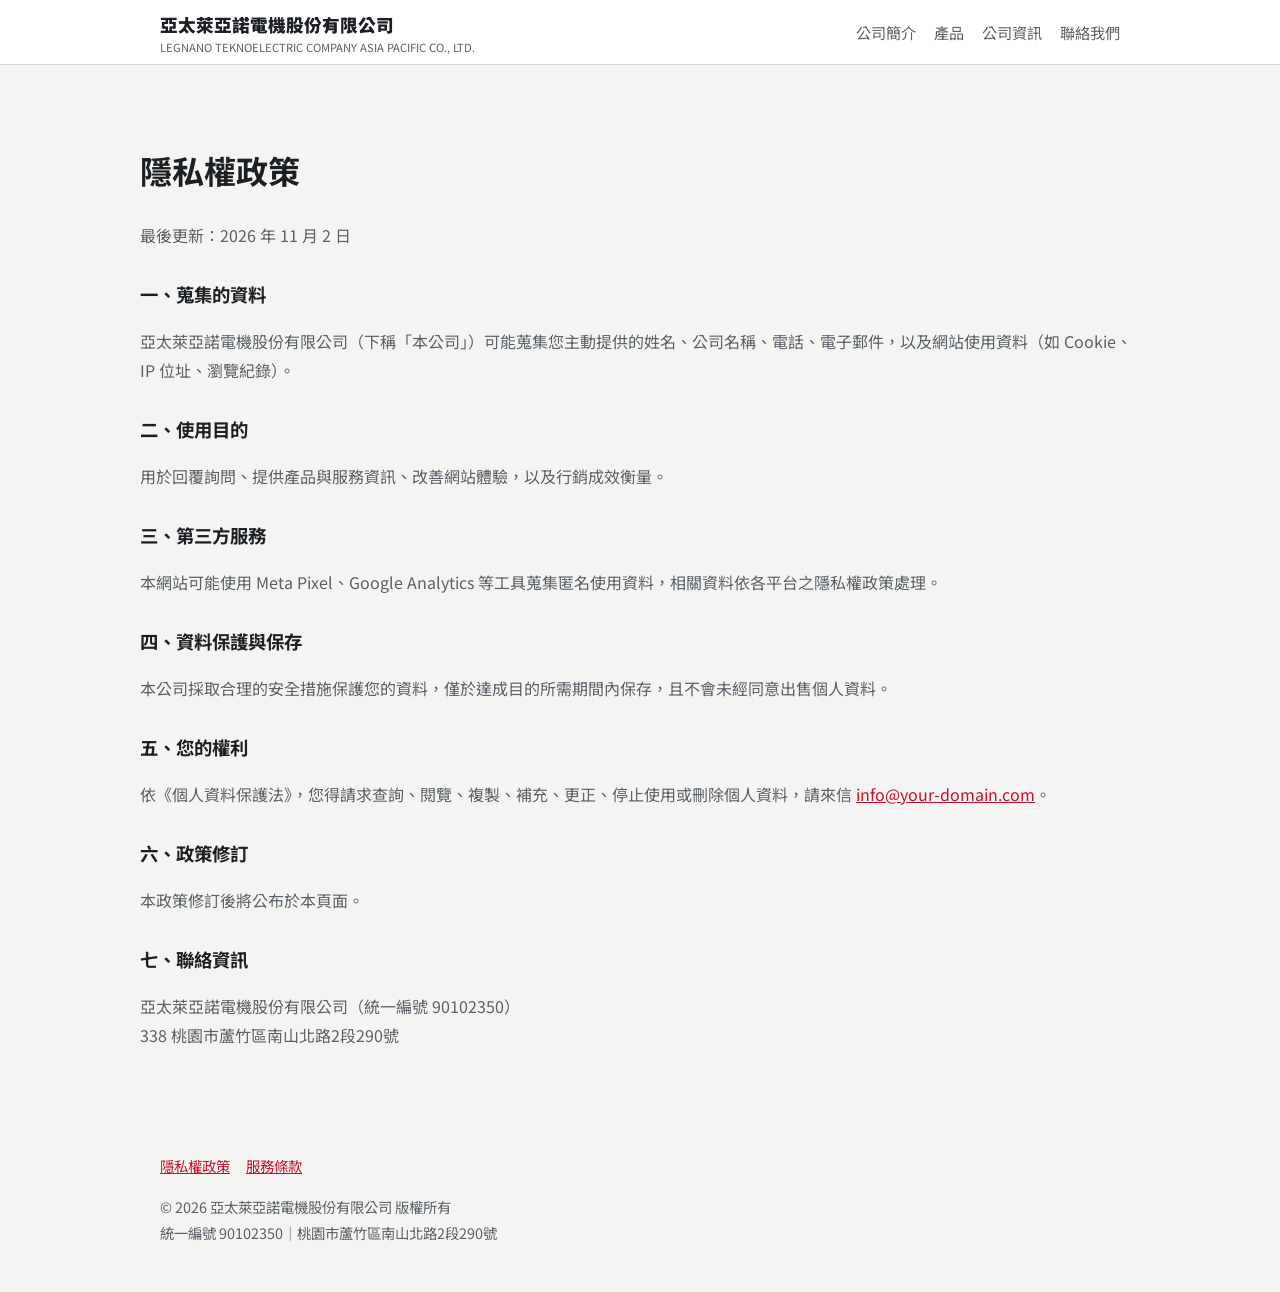
==== privacy.html @ 1a67e7fb "Add files via upload" ====
<!doctype html><html lang="zh-Hant"><head><meta charset="utf-8"><meta name="viewport" content="width=device-width,initial-scale=1">
<meta name="facebook-domain-verification" content="在此貼上Meta網域驗證碼">
<link rel="stylesheet" href="https://fonts.googleapis.com/css2?family=Noto+Sans+TC:wght@400;700;900&display=swap">
<link rel="stylesheet" href="style.css"><title>隱私權政策｜亞太萊亞諾電機股份有限公司</title></head><body>
<header><div class="wrap"><a class="logo" href="/">亞太萊亞諾電機股份有限公司<small>LEGNANO TEKNOELECTRIC COMPANY ASIA PACIFIC CO., LTD.</small></a><nav><a href="/#about">公司簡介</a><a href="/#products">產品</a><a href="/#info">公司資訊</a><a href="/#contact">聯絡我們</a></nav></div></header>
<main class="wrap doc"><h1>隱私權政策</h1><p>最後更新：2026 年 11 月 2 日</p>
<h2>一、蒐集的資料</h2><p>亞太萊亞諾電機股份有限公司（下稱「本公司」）可能蒐集您主動提供的姓名、公司名稱、電話、電子郵件，以及網站使用資料（如 Cookie、IP 位址、瀏覽紀錄）。</p>
<h2>二、使用目的</h2><p>用於回覆詢問、提供產品與服務資訊、改善網站體驗，以及行銷成效衡量。</p>
<h2>三、第三方服務</h2><p>本網站可能使用 Meta Pixel、Google Analytics 等工具蒐集匿名使用資料，相關資料依各平台之隱私權政策處理。</p>
<h2>四、資料保護與保存</h2><p>本公司採取合理的安全措施保護您的資料，僅於達成目的所需期間內保存，且不會未經同意出售個人資料。</p>
<h2>五、您的權利</h2><p>依《個人資料保護法》，您得請求查詢、閱覽、複製、補充、更正、停止使用或刪除個人資料，請來信 <a href="mailto:info@your-domain.com">info@your-domain.com</a>。</p>
<h2>六、政策修訂</h2><p>本政策修訂後將公布於本頁面。</p>
<h2>七、聯絡資訊</h2><p>亞太萊亞諾電機股份有限公司（統一編號 90102350）<br>338 桃園市蘆竹區南山北路2段290號</p></main>
<footer><div class="wrap"><a href="/privacy.html">隱私權政策</a><a href="/terms.html">服務條款</a><p>© 2026 亞太萊亞諾電機股份有限公司 版權所有<br>統一編號 90102350｜桃園市蘆竹區南山北路2段290號</p></div></footer></body></html>
---- style.css ----
:root{--bg:#f4f4f2;--ink:#1c1f23;--mute:#5b6168;--line:#d3d5d6;--acc:#c8102e;--card:#fff;--dark:#1c1f23}
@media(prefers-color-scheme:dark){:root{--bg:#15181b;--ink:#eceeef;--mute:#9aa1a8;--line:#2c3237;--acc:#ff4d63;--card:#1d2226;--dark:#0e1012}}
*{box-sizing:border-box}html{scroll-behavior:smooth}
body{margin:0;background:var(--bg);color:var(--ink);font-family:"Noto Sans TC",system-ui,-apple-system,"PingFang TC","Microsoft JhengHei",sans-serif;line-height:1.8}
a{color:var(--acc)}a:focus-visible{outline:3px solid var(--acc);outline-offset:3px}
.wrap{max-width:1000px;margin:0 auto;padding:0 20px}
header{border-bottom:1px solid var(--line);background:var(--card)}
header .wrap{display:flex;justify-content:space-between;align-items:center;min-height:64px;flex-wrap:wrap;gap:8px}
.logo{font-weight:900;color:var(--ink);text-decoration:none;font-size:1.1rem}.logo small{display:block;font-weight:400;font-size:.7rem;color:var(--mute);line-height:1.2}
nav a{margin-left:18px;color:var(--mute);text-decoration:none;font-size:.95rem}nav a:hover{color:var(--acc)}
.hero{background:var(--dark);color:#fff;position:relative;overflow:hidden}
.hero:before{content:"";position:absolute;inset:0 0 0 55%;background:repeating-linear-gradient(90deg,#2a2f34 0 10px,#1c1f23 10px 13px);opacity:.9;clip-path:polygon(18% 0,100% 0,100% 100%,0 100%)}
.hero .wrap{position:relative;padding-top:104px;padding-bottom:88px}
.hero h1{font-size:clamp(2rem,5.5vw,3.4rem);line-height:1.25;margin:0 0 20px;font-weight:900;max-width:14em}
.hero p{max-width:32em;color:#c3c8cc;margin:0 0 32px}
.btn{display:inline-block;background:var(--acc);color:#fff;padding:12px 28px;text-decoration:none;font-weight:700}
.bar{height:6px;background:var(--acc)}
section{padding:60px 0;border-bottom:1px solid var(--line)}
h2{font-size:1.5rem;margin:0 0 24px;padding-left:14px;border-left:5px solid var(--acc)}
.grid{display:grid;grid-template-columns:repeat(auto-fit,minmax(260px,1fr));gap:20px}
.card{background:var(--card);border:1px solid var(--line);padding:24px}.card h3{margin:0 0 8px;font-size:1.05rem}.card p{margin:0;color:var(--mute)}
dl{display:grid;grid-template-columns:9em 1fr;gap:10px 16px;margin:0}dt{color:var(--mute)}dd{margin:0}
@media(max-width:560px){dl{grid-template-columns:1fr}dt{margin-top:8px}}
footer{padding:32px 0;color:var(--mute);font-size:.9rem}footer a{margin-right:16px}
.doc{padding:56px 0}.doc h1{font-size:2rem}.doc h2{font-size:1.15rem;border:0;padding:0;margin:28px 0 6px}.doc p{color:var(--mute)}
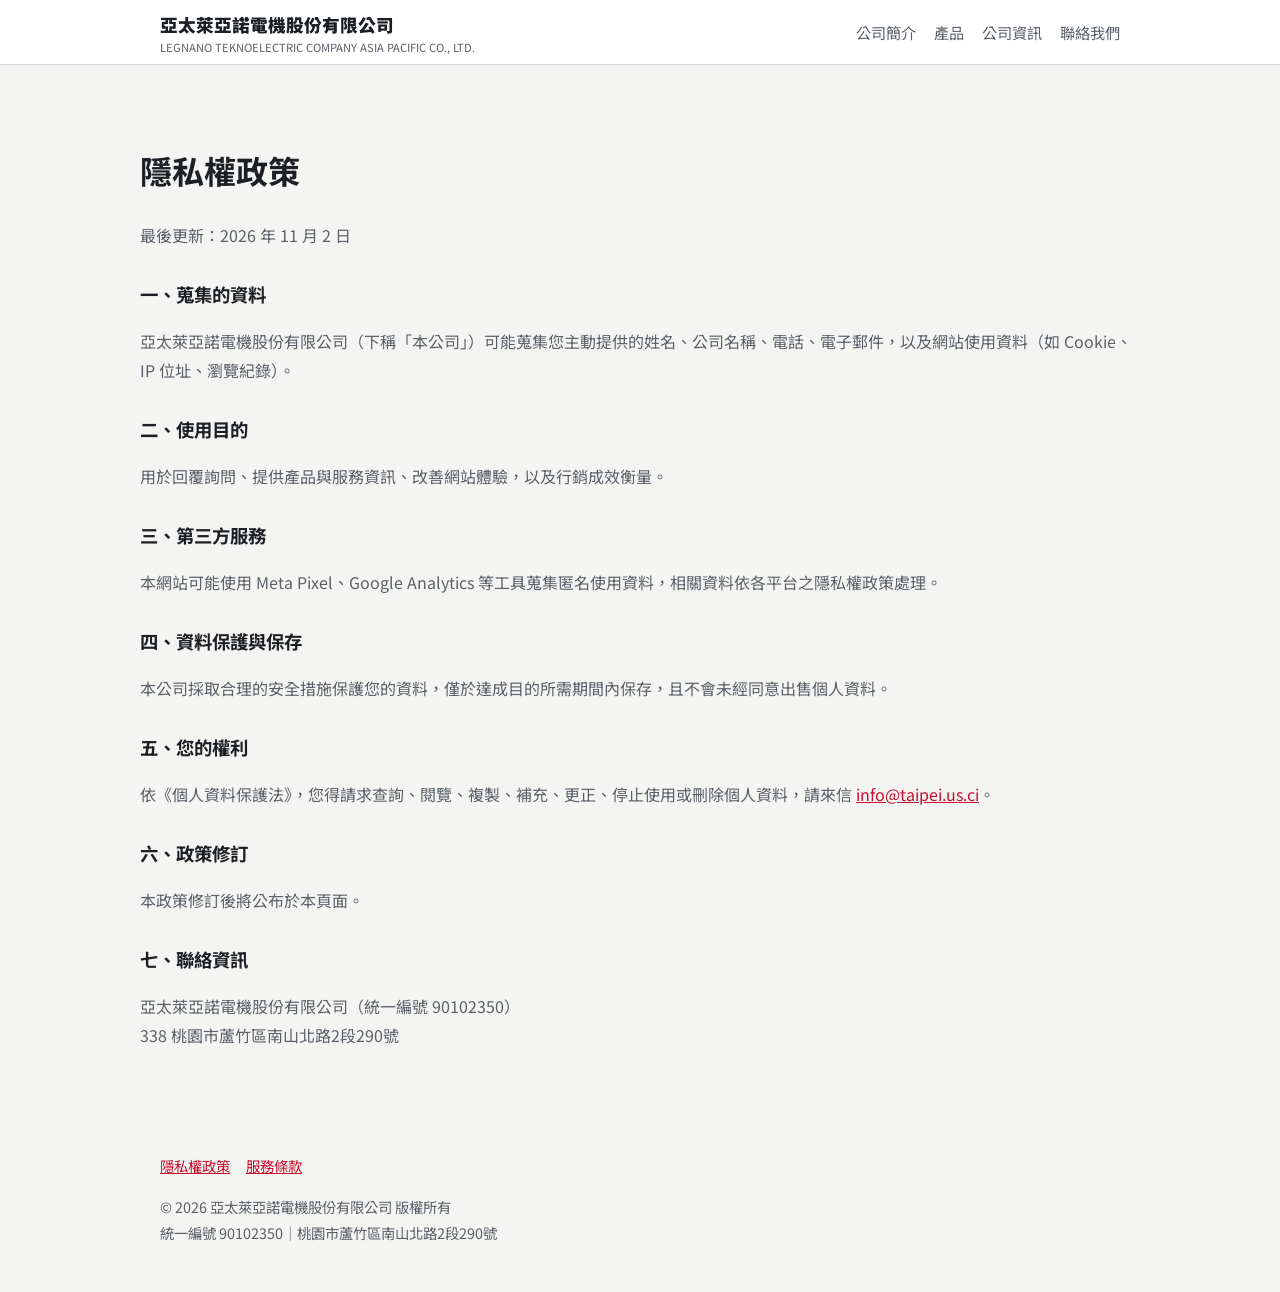
==== commit 39aff7f1: "Update privacy.html" ====
--- a/privacy.html
+++ b/privacy.html
@@ -8,7 +8,7 @@
 <h2>二、使用目的</h2><p>用於回覆詢問、提供產品與服務資訊、改善網站體驗，以及行銷成效衡量。</p>
 <h2>三、第三方服務</h2><p>本網站可能使用 Meta Pixel、Google Analytics 等工具蒐集匿名使用資料，相關資料依各平台之隱私權政策處理。</p>
 <h2>四、資料保護與保存</h2><p>本公司採取合理的安全措施保護您的資料，僅於達成目的所需期間內保存，且不會未經同意出售個人資料。</p>
-<h2>五、您的權利</h2><p>依《個人資料保護法》，您得請求查詢、閱覽、複製、補充、更正、停止使用或刪除個人資料，請來信 <a href="mailto:info@your-domain.com">info@your-domain.com</a>。</p>
+<h2>五、您的權利</h2><p>依《個人資料保護法》，您得請求查詢、閱覽、複製、補充、更正、停止使用或刪除個人資料，請來信 <a href="mailto:info@taipei.us.ci">info@taipei.us.ci</a>。</p>
 <h2>六、政策修訂</h2><p>本政策修訂後將公布於本頁面。</p>
 <h2>七、聯絡資訊</h2><p>亞太萊亞諾電機股份有限公司（統一編號 90102350）<br>338 桃園市蘆竹區南山北路2段290號</p></main>
 <footer><div class="wrap"><a href="/privacy.html">隱私權政策</a><a href="/terms.html">服務條款</a><p>© 2026 亞太萊亞諾電機股份有限公司 版權所有<br>統一編號 90102350｜桃園市蘆竹區南山北路2段290號</p></div></footer></body></html>
